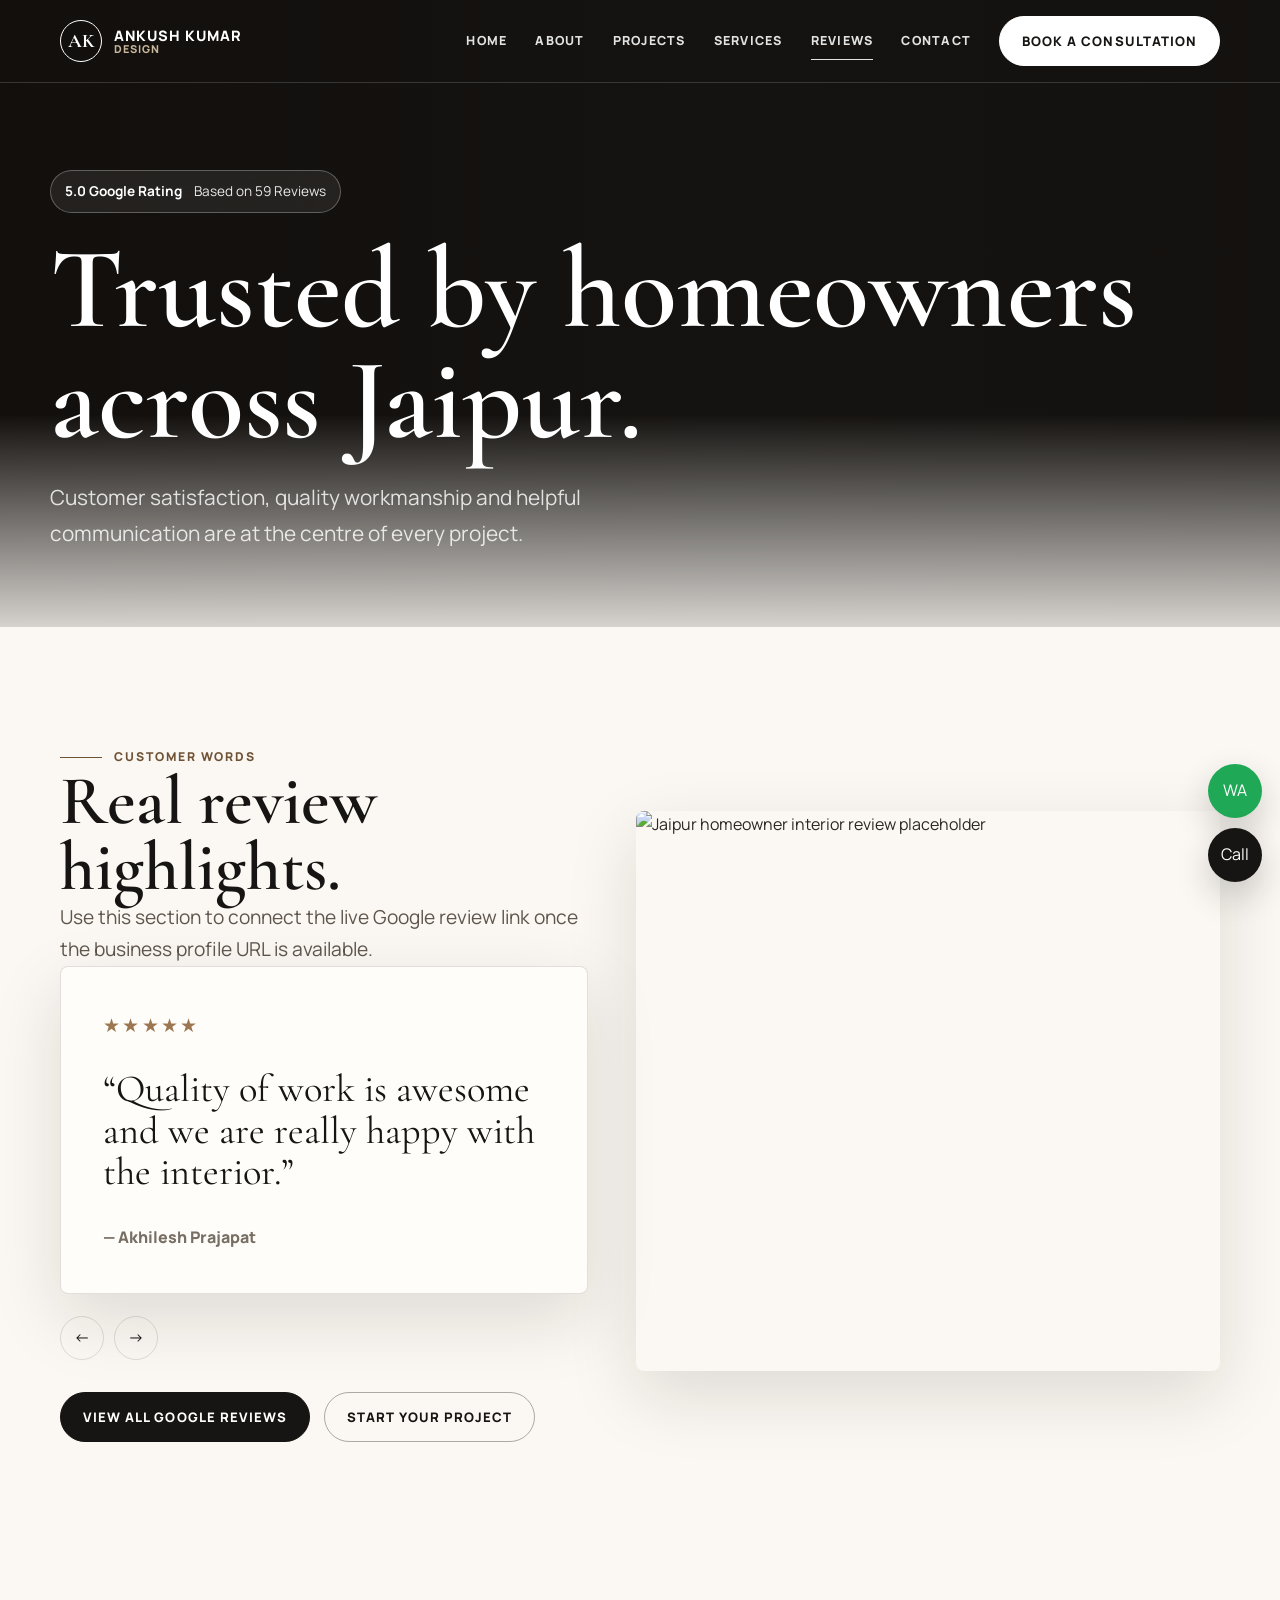
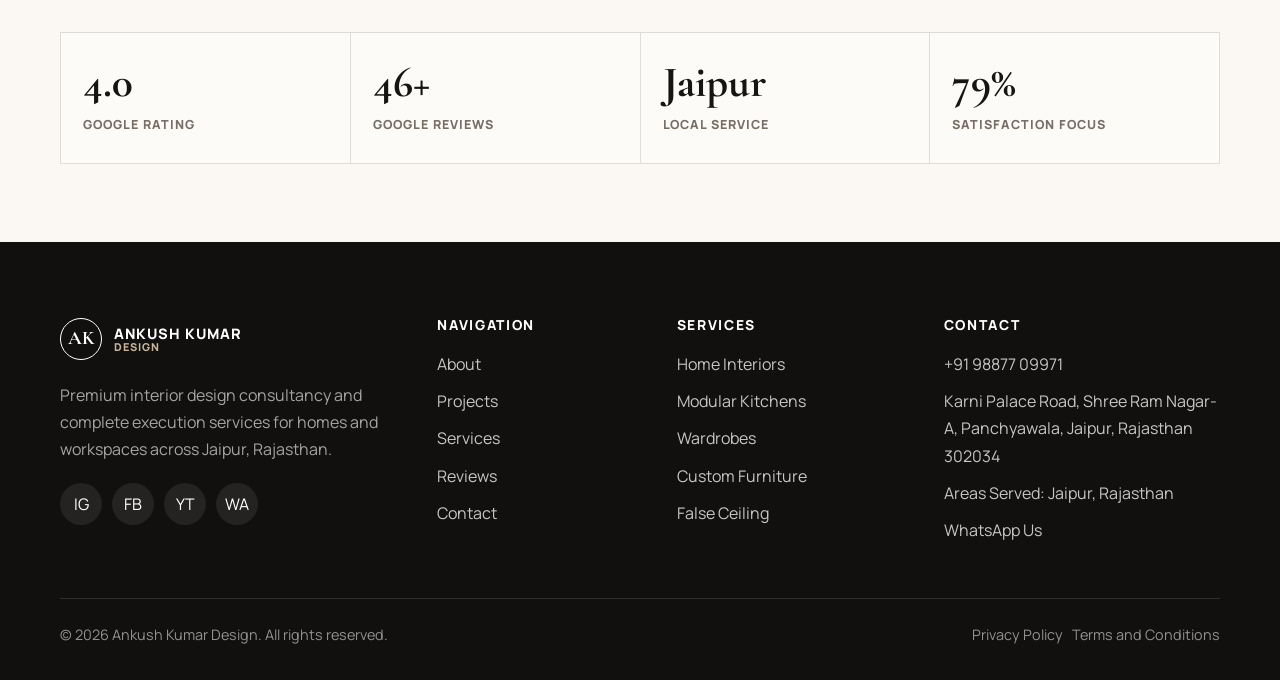
==== reviews.html @ ceb2ec24 "Build Ankush Kumar Design portfolio site" ====
<!doctype html>
<html lang="en">
<head>
  <meta charset="utf-8">
  <meta name="viewport" content="width=device-width, initial-scale=1">
  <title>Google Reviews | Ankush Kumar Design Jaipur</title>
  <meta name="description" content="Read customer reviews for Ankush Kumar Design, rated 5.0 on Google based on 59 reviews for interior design and execution services in Jaipur.">
  <meta property="og:title" content="Ankush Kumar Design Reviews">
  <meta property="og:description" content="5.0 Google Rating based on 59 reviews.">
  <meta property="og:type" content="website">
  <link rel="preconnect" href="https://fonts.googleapis.com">
  <link rel="preconnect" href="https://fonts.gstatic.com" crossorigin>
  <link href="https://fonts.googleapis.com/css2?family=Cormorant+Garamond:wght@500;600;700&family=Manrope:wght@400;500;700;800;900&display=swap" rel="stylesheet">
  <link rel="stylesheet" href="assets/css/styles.css">
</head>
<body>
  <header class="site-header">
    <div class="container nav-wrap">
      <a class="brand" href="index.html"><span class="brand-mark">AK</span><span class="brand-text"><span>Ankush Kumar</span><span>Design</span></span></a>
      <nav class="nav-links" aria-label="Primary navigation"><a href="index.html">Home</a><a href="about.html">About</a><a href="projects.html">Projects</a><a href="services.html">Services</a><a href="reviews.html">Reviews</a><a href="contact.html">Contact</a><a class="btn light" href="contact.html">Book a Consultation</a></nav>
      <button class="menu-toggle" type="button" aria-label="Open menu" aria-expanded="false"><span></span><span></span><span></span></button>
    </div>
  </header>

  <main>
    <section class="hero page-hero" style="--hero-image: url('https://images.unsplash.com/photo-1600585154340-be6161a56a0c?auto=format&fit=crop&w=1800&q=82');">
      <div class="hero-inner reveal">
        <div class="trust-pill"><strong>5.0 Google Rating</strong> Based on 59 Reviews</div>
        <h1>Trusted by homeowners across Jaipur.</h1>
        <p>Customer satisfaction, quality workmanship and helpful communication are at the centre of every project.</p>
      </div>
    </section>

    <section class="section">
      <div class="container reviews-shell">
        <div class="review-stage reveal">
          <span class="eyebrow">Customer Words</span>
          <h2>Real review highlights.</h2>
          <p class="lead">Use this section to connect the live Google review link once the business profile URL is available.</p>
          <div data-review-slider></div>
          <div class="slider-controls"><button type="button" data-review-prev aria-label="Previous review">&larr;</button><button type="button" data-review-next aria-label="Next review">&rarr;</button></div>
          <div class="inline-actions"><a class="btn" href="https://www.google.com/search?q=Ankush+Kumar+Design+Jaipur+reviews" target="_blank" rel="noopener" aria-label="View all Google reviews">View All Google Reviews</a><a class="btn ghost" href="contact.html">Start Your Project</a></div>
        </div>
        <div class="review-image reveal">
          <img src="https://images.unsplash.com/photo-1600607687920-4e2a09cf159d?auto=format&fit=crop&w=1200&q=82" alt="Jaipur homeowner interior review placeholder">
        </div>
      </div>
    </section>

    <section class="section tight">
      <div class="container">
        <div class="stats-grid reveal">
          <div class="stat"><b data-count="5" data-suffix=".0">0</b><span>Google Rating</span></div>
          <div class="stat"><b data-count="59" data-suffix="+">0</b><span>Google Reviews</span></div>
          <div class="stat"><b>Jaipur</b><span>Local Service</span></div>
          <div class="stat"><b data-count="100" data-suffix="%">0</b><span>Satisfaction Focus</span></div>
        </div>
      </div>
    </section>
  </main>

  <footer class="site-footer">
    <div class="container footer-grid">
      <div><a class="brand" href="index.html"><span class="brand-mark">AK</span><span class="brand-text"><span>Ankush Kumar</span><span>Design</span></span></a><p>Premium interior design consultancy and complete execution services for homes and workspaces across Jaipur, Rajasthan.</p><div class="socials"><a href="https://www.instagram.com/" target="_blank" rel="noopener">IG</a><a href="https://www.facebook.com/" target="_blank" rel="noopener">FB</a><a href="https://www.youtube.com/" target="_blank" rel="noopener">YT</a><a data-whatsapp-link target="_blank" rel="noopener">WA</a></div></div>
      <div class="footer-col"><h3>Navigation</h3><div class="footer-links"><a href="about.html">About</a><a href="projects.html">Projects</a><a href="services.html">Services</a><a href="reviews.html">Reviews</a><a href="contact.html">Contact</a></div></div>
      <div class="footer-col"><h3>Services</h3><div class="footer-links"><a href="services.html">Home Interiors</a><a href="services.html">Modular Kitchens</a><a href="services.html">Wardrobes</a><a href="services.html">Custom Furniture</a><a href="services.html">False Ceiling</a></div></div>
      <div class="footer-col"><h3>Contact</h3><div class="footer-links"><a href="tel:+919887709971">+91 98877 09971</a><span>Karni Palace Road, Shree Ram Nagar-A, Panchyawala, Jaipur, Rajasthan 302034</span><span>Areas Served: Jaipur, Rajasthan</span><a data-whatsapp-link target="_blank" rel="noopener">WhatsApp Us</a></div></div>
    </div>
    <div class="container footer-bottom"><span>&copy; 2026 Ankush Kumar Design. All rights reserved.</span><span><a href="privacy.html">Privacy Policy</a> &nbsp; <a href="terms.html">Terms and Conditions</a></span></div>
  </footer>
  <div class="floating-contact"><a data-whatsapp-link target="_blank" rel="noopener">WA</a><a href="tel:+919887709971">Call</a></div>
  <div class="mobile-contact-bar"><a data-whatsapp-link target="_blank" rel="noopener">WhatsApp</a><a href="tel:+919887709971">Call Now</a></div>
  <script src="assets/js/site.js" defer></script>
</body>
</html>
---- assets/css/styles.css ----
:root {
  --paper: #fbf8f3;
  --surface: #fffdf9;
  --sand: #eadfce;
  --stone: #c8b79b;
  --bronze: #9b7651;
  --bronze-dark: #6f5134;
  --charcoal: #171513;
  --ink: #2b2723;
  --muted: #776e64;
  --line: rgba(23, 21, 19, 0.13);
  --white: #ffffff;
  --shadow: 0 24px 70px rgba(23, 21, 19, 0.13);
  --radius: 8px;
  --heading: "Cormorant Garamond", Georgia, serif;
  --body: "Manrope", Arial, sans-serif;
}

*,
*::before,
*::after {
  box-sizing: border-box;
}

html {
  scroll-behavior: smooth;
}

body {
  margin: 0;
  font-family: var(--body);
  color: var(--ink);
  background: var(--paper);
  line-height: 1.7;
  text-rendering: optimizeLegibility;
}

body.menu-open {
  overflow: hidden;
}

img {
  display: block;
  max-width: 100%;
}

a {
  color: inherit;
  text-decoration: none;
}

button,
input,
select,
textarea {
  font: inherit;
}

button {
  cursor: pointer;
}

::selection {
  color: var(--white);
  background: var(--bronze);
}

.container {
  width: min(1160px, calc(100% - 40px));
  margin-inline: auto;
}

.section {
  padding: 112px 0;
}

.section.tight {
  padding: 78px 0;
}

.eyebrow {
  display: inline-flex;
  align-items: center;
  gap: 12px;
  color: var(--bronze-dark);
  font-size: 0.76rem;
  font-weight: 800;
  letter-spacing: 0.16em;
  text-transform: uppercase;
}

.eyebrow::before {
  content: "";
  width: 42px;
  height: 1px;
  background: currentColor;
}

h1,
h2,
h3,
h4 {
  margin: 0;
  color: var(--charcoal);
  font-family: var(--heading);
  font-weight: 600;
  letter-spacing: 0;
  line-height: 0.96;
}

h1 {
  font-size: clamp(3.4rem, 9vw, 7.8rem);
}

h2 {
  font-size: clamp(2.45rem, 5.4vw, 5rem);
}

h3 {
  font-size: clamp(1.55rem, 2.8vw, 2.5rem);
}

p {
  margin: 0;
  color: var(--muted);
}

.lead {
  max-width: 680px;
  font-size: clamp(1rem, 1.6vw, 1.2rem);
  color: #5e554c;
}

.section-head {
  display: grid;
  grid-template-columns: minmax(0, 0.95fr) minmax(280px, 0.65fr);
  gap: 40px;
  align-items: end;
  margin-bottom: 48px;
}

.section-head.center {
  display: block;
  max-width: 760px;
  margin-inline: auto;
  text-align: center;
}

.section-head.center .eyebrow {
  justify-content: center;
}

.section-head.center .eyebrow::after {
  content: "";
  width: 42px;
  height: 1px;
  background: currentColor;
}

.section-head h2 {
  margin-top: 14px;
}

.section-head p {
  margin-top: 20px;
}

.btn {
  display: inline-flex;
  align-items: center;
  justify-content: center;
  gap: 10px;
  min-height: 48px;
  padding: 13px 22px;
  border: 1px solid var(--charcoal);
  border-radius: 999px;
  background: var(--charcoal);
  color: var(--white);
  font-size: 0.82rem;
  font-weight: 800;
  letter-spacing: 0.08em;
  text-transform: uppercase;
  transition: transform 220ms ease, background 220ms ease, color 220ms ease, border-color 220ms ease;
}

.btn:hover,
.btn:focus-visible {
  transform: translateY(-2px);
  background: var(--bronze);
  border-color: var(--bronze);
}

.btn.ghost {
  background: transparent;
  color: var(--charcoal);
  border-color: rgba(23, 21, 19, 0.35);
}

.btn.ghost:hover,
.btn.ghost:focus-visible {
  background: var(--charcoal);
  color: var(--white);
  border-color: var(--charcoal);
}

.btn.light {
  background: var(--white);
  color: var(--charcoal);
  border-color: var(--white);
}

.btn.light:hover,
.btn.light:focus-visible {
  background: var(--bronze);
  color: var(--white);
  border-color: var(--bronze);
}

.site-header {
  position: fixed;
  inset: 0 0 auto;
  z-index: 1000;
  border-bottom: 1px solid rgba(255, 255, 255, 0.16);
  transition: background 240ms ease, box-shadow 240ms ease, border-color 240ms ease;
}

.site-header.is-scrolled,
.site-header.light-bg {
  background: rgba(251, 248, 243, 0.93);
  border-color: var(--line);
  box-shadow: 0 16px 42px rgba(23, 21, 19, 0.08);
  backdrop-filter: blur(18px);
}

.nav-wrap {
  display: flex;
  align-items: center;
  justify-content: space-between;
  min-height: 82px;
}

.brand {
  display: inline-flex;
  align-items: center;
  gap: 12px;
  color: var(--white);
  font-weight: 900;
  letter-spacing: 0.06em;
  text-transform: uppercase;
}

.site-header.is-scrolled .brand,
.site-header.light-bg .brand {
  color: var(--charcoal);
}

.brand-mark {
  display: grid;
  width: 42px;
  height: 42px;
  place-items: center;
  border: 1px solid currentColor;
  border-radius: 50%;
  font-family: var(--heading);
  font-size: 1.2rem;
  letter-spacing: 0;
}

.brand-text {
  display: grid;
  line-height: 1.05;
}

.brand-text span:first-child {
  font-size: 0.9rem;
}

.brand-text span:last-child {
  font-size: 0.68rem;
  color: var(--stone);
}

.nav-links {
  display: flex;
  align-items: center;
  gap: 28px;
}

.nav-links a:not(.btn) {
  position: relative;
  color: rgba(255, 255, 255, 0.88);
  font-size: 0.78rem;
  font-weight: 800;
  letter-spacing: 0.1em;
  text-transform: uppercase;
}

.site-header.is-scrolled .nav-links a:not(.btn),
.site-header.light-bg .nav-links a:not(.btn) {
  color: var(--charcoal);
}

.nav-links a:not(.btn)::after {
  position: absolute;
  right: 0;
  bottom: -8px;
  left: auto;
  width: 0;
  height: 1px;
  content: "";
  background: currentColor;
  transition: width 220ms ease, left 220ms ease;
}

.nav-links a:hover::after,
.nav-links a.active::after {
  right: auto;
  left: 0;
  width: 100%;
}

.menu-toggle {
  display: none;
  width: 48px;
  height: 48px;
  border: 1px solid rgba(255, 255, 255, 0.35);
  border-radius: 50%;
  background: transparent;
  color: var(--white);
}

.site-header.is-scrolled .menu-toggle,
.site-header.light-bg .menu-toggle {
  color: var(--charcoal);
  border-color: var(--line);
}

.menu-toggle span {
  display: block;
  width: 18px;
  height: 1px;
  margin: 5px auto;
  background: currentColor;
  transition: transform 220ms ease, opacity 220ms ease;
}

.menu-open .menu-toggle span:nth-child(1) {
  transform: translateY(6px) rotate(45deg);
}

.menu-open .menu-toggle span:nth-child(2) {
  opacity: 0;
}

.menu-open .menu-toggle span:nth-child(3) {
  transform: translateY(-6px) rotate(-45deg);
}

.hero {
  position: relative;
  min-height: 100svh;
  display: grid;
  align-items: end;
  overflow: hidden;
  color: var(--white);
  background: var(--charcoal);
}

.hero::before {
  position: absolute;
  inset: 0;
  content: "";
  background:
    linear-gradient(90deg, rgba(17, 14, 12, 0.84), rgba(17, 14, 12, 0.36) 56%, rgba(17, 14, 12, 0.55)),
    var(--hero-image) center / cover no-repeat;
  animation: heroZoom 15s ease-in-out infinite alternate;
}

.hero::after {
  position: absolute;
  inset: auto 0 0;
  height: 34%;
  content: "";
  background: linear-gradient(0deg, var(--paper), transparent);
  opacity: 0.84;
}

@keyframes heroZoom {
  from {
    transform: scale(1);
  }
  to {
    transform: scale(1.07);
  }
}

.hero-inner {
  position: relative;
  z-index: 1;
  width: min(1180px, calc(100% - 40px));
  margin: 0 auto;
  padding: 170px 0 84px;
}

.hero-content {
  max-width: 870px;
}

.hero h1 {
  color: var(--white);
  text-wrap: balance;
}

.hero p {
  max-width: 660px;
  margin-top: 24px;
  color: rgba(255, 255, 255, 0.82);
  font-size: clamp(1.02rem, 1.8vw, 1.3rem);
}

.hero-actions,
.inline-actions {
  display: flex;
  flex-wrap: wrap;
  gap: 14px;
  margin-top: 32px;
}

.trust-pill {
  display: inline-flex;
  align-items: center;
  gap: 12px;
  margin-bottom: 22px;
  padding: 9px 14px;
  border: 1px solid rgba(255, 255, 255, 0.28);
  border-radius: 999px;
  color: rgba(255, 255, 255, 0.9);
  background: rgba(255, 255, 255, 0.08);
  backdrop-filter: blur(14px);
  font-size: 0.85rem;
}

.trust-pill strong {
  color: var(--white);
}

.hero-meta {
  display: grid;
  grid-template-columns: repeat(4, 1fr);
  gap: 1px;
  width: min(860px, 100%);
  margin-top: 64px;
  background: rgba(255, 255, 255, 0.16);
}

.hero-meta div {
  padding: 20px;
  background: rgba(23, 21, 19, 0.35);
  backdrop-filter: blur(10px);
}

.hero-meta b {
  display: block;
  color: var(--white);
  font-family: var(--heading);
  font-size: 2.2rem;
  line-height: 1;
}

.hero-meta span {
  color: rgba(255, 255, 255, 0.72);
  font-size: 0.78rem;
  letter-spacing: 0.08em;
  text-transform: uppercase;
}

.page-hero {
  min-height: 62vh;
}

.page-hero .hero-inner {
  padding-bottom: 76px;
}

.split {
  display: grid;
  grid-template-columns: minmax(0, 0.9fr) minmax(0, 1.1fr);
  gap: clamp(36px, 7vw, 84px);
  align-items: center;
}

.split.reverse {
  grid-template-columns: minmax(0, 1.1fr) minmax(0, 0.9fr);
}

.split-media {
  position: relative;
  min-height: 520px;
  overflow: hidden;
  border-radius: var(--radius);
  box-shadow: var(--shadow);
}

.split-media.small {
  min-height: 430px;
}

.split-media img,
.project-card img,
.service-image img,
.cta-band img,
.detail-hero img,
.review-image img {
  width: 100%;
  height: 100%;
  object-fit: cover;
  transition: transform 800ms cubic-bezier(0.19, 1, 0.22, 1);
}

.split-media:hover img,
.project-card:hover img,
.service-image:hover img,
.cta-band:hover img,
.review-image:hover img {
  transform: scale(1.055);
}

.image-label {
  position: absolute;
  right: 18px;
  bottom: 18px;
  max-width: 230px;
  padding: 18px;
  color: var(--white);
  background: rgba(23, 21, 19, 0.78);
  backdrop-filter: blur(14px);
  border-radius: var(--radius);
}

.image-label b {
  display: block;
  font-family: var(--heading);
  font-size: 1.8rem;
  line-height: 1;
}

.content-stack > * + * {
  margin-top: 24px;
}

.stats-grid {
  display: grid;
  grid-template-columns: repeat(4, 1fr);
  border-top: 1px solid var(--line);
  border-left: 1px solid var(--line);
}

.stat {
  padding: 28px 22px;
  border-right: 1px solid var(--line);
  border-bottom: 1px solid var(--line);
  background: rgba(255, 255, 255, 0.42);
}

.stat b {
  display: block;
  color: var(--charcoal);
  font-family: var(--heading);
  font-size: 2.7rem;
  line-height: 1;
}

.stat span {
  display: block;
  margin-top: 9px;
  color: var(--muted);
  font-size: 0.78rem;
  font-weight: 800;
  letter-spacing: 0.08em;
  text-transform: uppercase;
}

.project-grid {
  display: grid;
  grid-template-columns: repeat(12, 1fr);
  gap: 22px;
}

.project-card {
  position: relative;
  min-height: 420px;
  grid-column: span 4;
  overflow: hidden;
  border-radius: var(--radius);
  background: var(--charcoal);
  box-shadow: 0 16px 48px rgba(23, 21, 19, 0.12);
}

.project-card.featured {
  grid-column: span 8;
}

.project-card.tall {
  min-height: 540px;
}

.project-card::after {
  position: absolute;
  inset: 0;
  content: "";
  background: linear-gradient(180deg, transparent 34%, rgba(17, 14, 12, 0.88));
}

.project-card img {
  position: absolute;
  inset: 0;
}

.project-info {
  position: absolute;
  inset: auto 0 0;
  z-index: 1;
  padding: 28px;
  color: var(--white);
}

.project-info h3 {
  color: var(--white);
}

.project-info p {
  margin-top: 8px;
  color: rgba(255, 255, 255, 0.76);
}

.project-kicker {
  display: flex;
  justify-content: space-between;
  gap: 18px;
  margin-bottom: 12px;
  color: rgba(255, 255, 255, 0.78);
  font-size: 0.74rem;
  font-weight: 800;
  letter-spacing: 0.1em;
  text-transform: uppercase;
}

.text-link {
  display: inline-flex;
  gap: 8px;
  margin-top: 18px;
  color: inherit;
  font-size: 0.78rem;
  font-weight: 900;
  letter-spacing: 0.09em;
  text-transform: uppercase;
}

.filter-bar {
  display: flex;
  flex-wrap: wrap;
  gap: 10px;
  margin-bottom: 34px;
}

.filter-btn {
  padding: 10px 16px;
  border: 1px solid var(--line);
  border-radius: 999px;
  color: var(--muted);
  background: transparent;
  font-size: 0.78rem;
  font-weight: 800;
  letter-spacing: 0.06em;
  text-transform: uppercase;
}

.filter-btn.active,
.filter-btn:hover {
  color: var(--white);
  background: var(--charcoal);
  border-color: var(--charcoal);
}

.service-grid {
  display: grid;
  grid-template-columns: repeat(3, 1fr);
  border-top: 1px solid var(--line);
  border-left: 1px solid var(--line);
}

.service-card,
.why-card,
.process-step,
.review-card,
.contact-panel {
  background: rgba(255, 255, 255, 0.48);
  border-right: 1px solid var(--line);
  border-bottom: 1px solid var(--line);
}

.service-card {
  min-height: 285px;
  padding: 34px 30px;
  transition: background 220ms ease, transform 220ms ease, box-shadow 220ms ease;
}

.service-card:hover {
  position: relative;
  z-index: 1;
  transform: translateY(-6px);
  background: var(--surface);
  box-shadow: var(--shadow);
}

.icon {
  display: grid;
  width: 48px;
  height: 48px;
  margin-bottom: 30px;
  place-items: center;
  border: 1px solid var(--stone);
  border-radius: 50%;
  color: var(--bronze-dark);
  font-family: var(--heading);
  font-size: 1.35rem;
}

.service-card h3 {
  font-size: 1.85rem;
}

.service-card p {
  margin-top: 16px;
}

.service-image {
  min-height: 530px;
  overflow: hidden;
  border-radius: var(--radius);
  box-shadow: var(--shadow);
}

.process-grid {
  display: grid;
  grid-template-columns: repeat(5, 1fr);
  border-top: 1px solid var(--line);
  border-left: 1px solid var(--line);
}

.process-step {
  padding: 34px 24px;
}

.process-step b {
  display: block;
  margin-bottom: 34px;
  color: var(--bronze);
  font-family: var(--heading);
  font-size: 3.3rem;
  line-height: 1;
}

.process-step h3 {
  font-size: 1.7rem;
}

.process-step p {
  margin-top: 14px;
}

.why-grid {
  display: grid;
  grid-template-columns: repeat(4, 1fr);
  border-top: 1px solid var(--line);
  border-left: 1px solid var(--line);
}

.why-card {
  min-height: 150px;
  padding: 26px;
}

.why-card span {
  color: var(--bronze);
  font-weight: 900;
}

.why-card h3 {
  margin-top: 18px;
  font-family: var(--body);
  font-size: 1rem;
  font-weight: 800;
  line-height: 1.45;
}

.reviews-shell {
  display: grid;
  grid-template-columns: minmax(0, 0.95fr) minmax(0, 1.05fr);
  gap: 48px;
  align-items: center;
}

.review-image {
  min-height: 560px;
  overflow: hidden;
  border-radius: var(--radius);
  box-shadow: var(--shadow);
}

.review-stage {
  position: relative;
}

.review-card {
  display: none;
  min-height: 310px;
  padding: 42px;
  border: 1px solid var(--line);
  border-radius: var(--radius);
  background: var(--surface);
  box-shadow: var(--shadow);
}

.review-card.active {
  display: block;
  animation: fadeUp 420ms ease both;
}

.stars {
  color: var(--bronze);
  font-size: 1.2rem;
  letter-spacing: 0.12em;
}

.quote {
  margin-top: 28px;
  color: var(--charcoal);
  font-family: var(--heading);
  font-size: clamp(1.8rem, 3vw, 3rem);
  line-height: 1.08;
}

.review-card cite {
  display: block;
  margin-top: 30px;
  color: var(--muted);
  font-style: normal;
  font-weight: 800;
}

.slider-controls {
  display: flex;
  gap: 10px;
  margin-top: 22px;
}

.slider-controls button {
  width: 44px;
  height: 44px;
  border: 1px solid var(--line);
  border-radius: 50%;
  background: transparent;
  color: var(--charcoal);
}

.cta-band {
  position: relative;
  min-height: 560px;
  display: grid;
  align-items: center;
  overflow: hidden;
  border-radius: var(--radius);
  background: var(--charcoal);
}

.cta-band img {
  position: absolute;
  inset: 0;
  opacity: 0.72;
}

.cta-band::after {
  position: absolute;
  inset: 0;
  content: "";
  background: linear-gradient(90deg, rgba(17, 14, 12, 0.88), rgba(17, 14, 12, 0.38));
}

.cta-content {
  position: relative;
  z-index: 1;
  max-width: 680px;
  padding: clamp(30px, 8vw, 86px);
}

.cta-content h2 {
  color: var(--white);
}

.cta-content p {
  margin-top: 22px;
  color: rgba(255, 255, 255, 0.8);
}

.contact-grid {
  display: grid;
  grid-template-columns: minmax(0, 1.1fr) minmax(340px, 0.72fr);
  gap: 34px;
}

.contact-panel {
  padding: 34px;
  border: 1px solid var(--line);
  border-radius: var(--radius);
  background: var(--surface);
}

.form-grid {
  display: grid;
  grid-template-columns: repeat(2, 1fr);
  gap: 16px;
}

.field.full {
  grid-column: 1 / -1;
}

label {
  display: block;
  margin-bottom: 7px;
  color: var(--charcoal);
  font-size: 0.78rem;
  font-weight: 800;
  letter-spacing: 0.06em;
  text-transform: uppercase;
}

input,
select,
textarea {
  width: 100%;
  border: 1px solid var(--line);
  border-radius: var(--radius);
  background: #fffbf4;
  color: var(--charcoal);
  padding: 14px 14px;
  outline: none;
  transition: border-color 180ms ease, box-shadow 180ms ease;
}

textarea {
  min-height: 135px;
  resize: vertical;
}

input:focus,
select:focus,
textarea:focus {
  border-color: var(--bronze);
  box-shadow: 0 0 0 4px rgba(155, 118, 81, 0.14);
}

.form-note {
  margin-top: 16px;
  font-size: 0.9rem;
}

.contact-list {
  display: grid;
  gap: 18px;
}

.contact-list h3 {
  font-size: 1.65rem;
}

.contact-list a {
  color: var(--charcoal);
  font-weight: 800;
}

.map-wrap {
  height: 390px;
  overflow: hidden;
  border-radius: var(--radius);
  border: 1px solid var(--line);
}

.map-wrap iframe {
  width: 100%;
  height: 100%;
  border: 0;
  filter: grayscale(20%) sepia(12%);
}

.detail-hero {
  display: grid;
  grid-template-columns: 1.15fr 0.85fr;
  min-height: 680px;
  background: var(--charcoal);
}

.detail-hero figure {
  margin: 0;
  overflow: hidden;
}

.detail-hero-content {
  display: grid;
  align-content: end;
  padding: clamp(32px, 6vw, 70px);
}

.detail-hero h1,
.detail-hero p {
  color: var(--white);
}

.detail-hero p {
  margin-top: 20px;
  color: rgba(255, 255, 255, 0.76);
}

.detail-specs {
  display: grid;
  grid-template-columns: repeat(3, 1fr);
  gap: 1px;
  margin-top: 40px;
  background: rgba(255, 255, 255, 0.18);
}

.detail-specs div {
  padding: 18px;
  background: rgba(255, 255, 255, 0.08);
}

.detail-specs span {
  display: block;
  color: rgba(255, 255, 255, 0.6);
  font-size: 0.72rem;
  letter-spacing: 0.09em;
  text-transform: uppercase;
}

.detail-specs b {
  color: var(--white);
}

.gallery-grid {
  display: grid;
  grid-template-columns: 1fr 1fr;
  gap: 22px;
}

.gallery-grid img {
  width: 100%;
  height: 440px;
  object-fit: cover;
  border-radius: var(--radius);
}

.site-footer {
  background: #12100e;
  color: rgba(255, 255, 255, 0.76);
  padding: 76px 0 32px;
}

.footer-grid {
  display: grid;
  grid-template-columns: 1.2fr 0.7fr 0.8fr 1fr;
  gap: 46px;
}

.site-footer .brand {
  color: var(--white);
}

.site-footer p {
  margin-top: 22px;
  color: rgba(255, 255, 255, 0.62);
}

.footer-col h3 {
  color: var(--white);
  font-family: var(--body);
  font-size: 0.86rem;
  font-weight: 900;
  letter-spacing: 0.12em;
  text-transform: uppercase;
}

.footer-links {
  display: grid;
  gap: 10px;
  margin-top: 20px;
}

.footer-links a:hover {
  color: var(--white);
}

.socials {
  display: flex;
  gap: 10px;
  margin-top: 20px;
}

.socials a,
.floating-contact a {
  display: grid;
  place-items: center;
  width: 42px;
  height: 42px;
  border-radius: 50%;
  background: rgba(255, 255, 255, 0.08);
  color: var(--white);
}

.footer-bottom {
  display: flex;
  justify-content: space-between;
  gap: 22px;
  margin-top: 54px;
  padding-top: 24px;
  border-top: 1px solid rgba(255, 255, 255, 0.12);
  color: rgba(255, 255, 255, 0.54);
  font-size: 0.9rem;
}

.floating-contact {
  position: fixed;
  right: 18px;
  bottom: 18px;
  z-index: 900;
  display: flex;
  flex-direction: column;
  gap: 10px;
}

.floating-contact a {
  width: 54px;
  height: 54px;
  background: var(--charcoal);
  box-shadow: 0 14px 34px rgba(23, 21, 19, 0.2);
  transition: transform 220ms ease, background 220ms ease;
}

.floating-contact a:first-child {
  background: #1fa855;
}

.floating-contact a:hover {
  transform: translateY(-3px);
  background: var(--bronze);
}

.mobile-contact-bar {
  display: none;
}

.reveal {
  opacity: 0;
  transform: translateY(28px);
  transition: opacity 700ms ease, transform 700ms ease;
}

.reveal.is-visible {
  opacity: 1;
  transform: none;
}

@keyframes fadeUp {
  from {
    opacity: 0;
    transform: translateY(16px);
  }
  to {
    opacity: 1;
    transform: translateY(0);
  }
}

@media (max-width: 1024px) {
  .section {
    padding: 88px 0;
  }

  .section-head,
  .split,
  .split.reverse,
  .reviews-shell,
  .contact-grid,
  .detail-hero {
    grid-template-columns: 1fr;
  }

  .hero-meta,
  .stats-grid,
  .why-grid {
    grid-template-columns: repeat(2, 1fr);
  }

  .project-card,
  .project-card.featured {
    grid-column: span 6;
  }

  .service-grid,
  .process-grid {
    grid-template-columns: repeat(2, 1fr);
  }

  .footer-grid {
    grid-template-columns: repeat(2, 1fr);
  }
}

@media (max-width: 820px) {
  .menu-toggle {
    display: block;
    position: relative;
    z-index: 1002;
  }

  .nav-links {
    position: fixed;
    inset: 0;
    z-index: 1001;
    flex-direction: column;
    justify-content: center;
    gap: 22px;
    padding: 32px;
    background: rgba(18, 16, 14, 0.98);
    opacity: 0;
    pointer-events: none;
    transform: translateY(-12px);
    transition: opacity 220ms ease, transform 220ms ease;
  }

  .menu-open .nav-links {
    opacity: 1;
    pointer-events: auto;
    transform: none;
  }

  .nav-links a:not(.btn),
  .site-header.is-scrolled .nav-links a:not(.btn),
  .site-header.light-bg .nav-links a:not(.btn) {
    color: var(--white);
    font-size: 1rem;
  }

  .nav-links .btn {
    border-color: var(--white);
    background: var(--white);
    color: var(--charcoal);
  }

  .split-media,
  .review-image,
  .service-image {
    min-height: 430px;
  }

  .project-card,
  .project-card.featured {
    grid-column: 1 / -1;
    min-height: 430px;
  }
}

@media (max-width: 640px) {
  .container,
  .hero-inner {
    width: min(100% - 28px, 1160px);
  }

  .section {
    padding: 72px 0;
  }

  .nav-wrap {
    min-height: 72px;
  }

  .brand-text span:first-child {
    font-size: 0.8rem;
  }

  .brand-text span:last-child {
    font-size: 0.58rem;
  }

  .hero-inner {
    padding-bottom: 54px;
  }

  .hero-meta,
  .stats-grid,
  .service-grid,
  .process-grid,
  .why-grid,
  .form-grid,
  .detail-specs,
  .gallery-grid,
  .footer-grid {
    grid-template-columns: 1fr;
  }

  .project-grid {
    display: block;
  }

  .project-card {
    margin-bottom: 18px;
  }

  .hero-actions,
  .inline-actions,
  .footer-bottom {
    flex-direction: column;
    align-items: stretch;
  }

  .split-media,
  .review-image,
  .service-image {
    min-height: 340px;
  }

  .contact-panel,
  .review-card {
    padding: 24px;
  }

  .floating-contact {
    display: none;
  }

  .mobile-contact-bar {
    position: fixed;
    right: 12px;
    bottom: 12px;
    left: 12px;
    z-index: 900;
    display: grid;
    grid-template-columns: 1fr 1fr;
    gap: 10px;
  }

  .mobile-contact-bar a {
    display: grid;
    min-height: 48px;
    place-items: center;
    border-radius: 999px;
    color: var(--white);
    background: var(--charcoal);
    font-size: 0.8rem;
    font-weight: 900;
    letter-spacing: 0.08em;
    text-transform: uppercase;
    box-shadow: 0 14px 34px rgba(23, 21, 19, 0.24);
  }

  .mobile-contact-bar a:first-child {
    background: #1fa855;
  }
}

@media (prefers-reduced-motion: reduce) {
  *,
  *::before,
  *::after {
    scroll-behavior: auto !important;
    animation-duration: 0.01ms !important;
    animation-iteration-count: 1 !important;
    transition-duration: 0.01ms !important;
  }
}
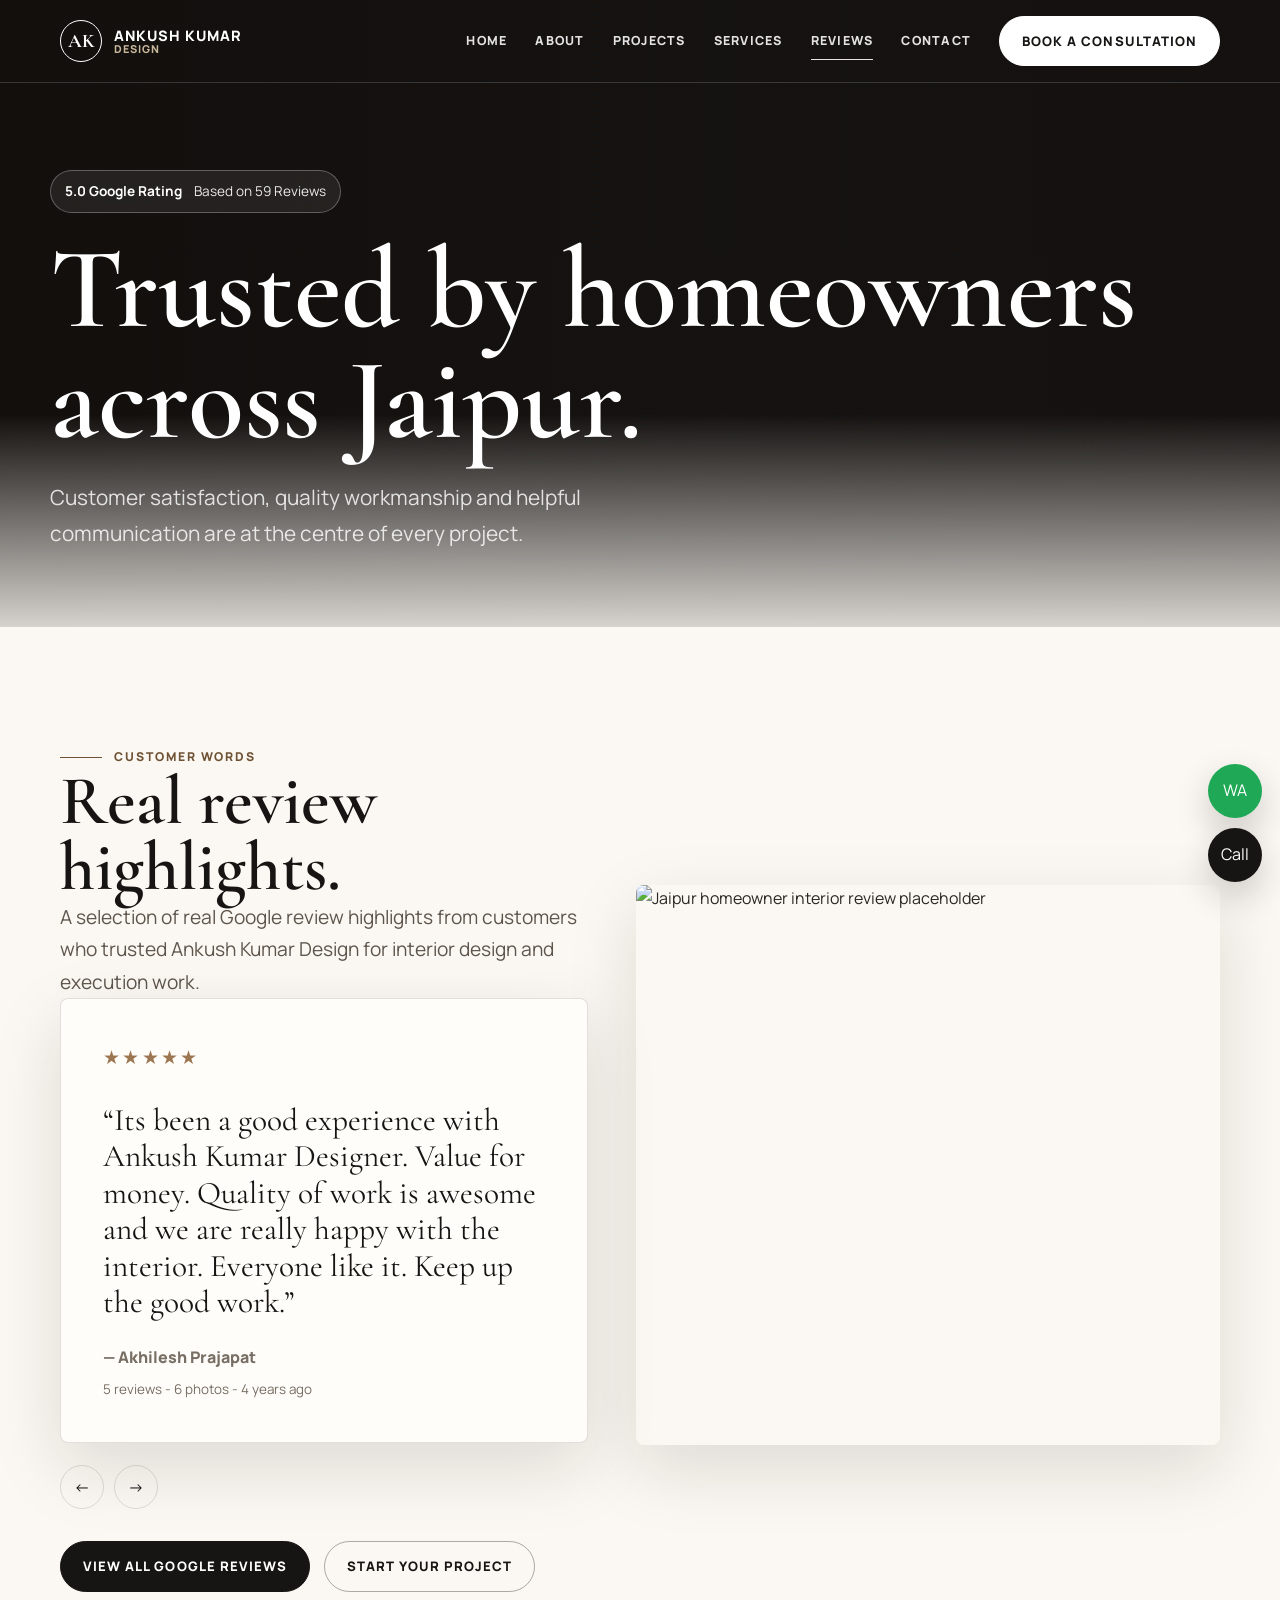
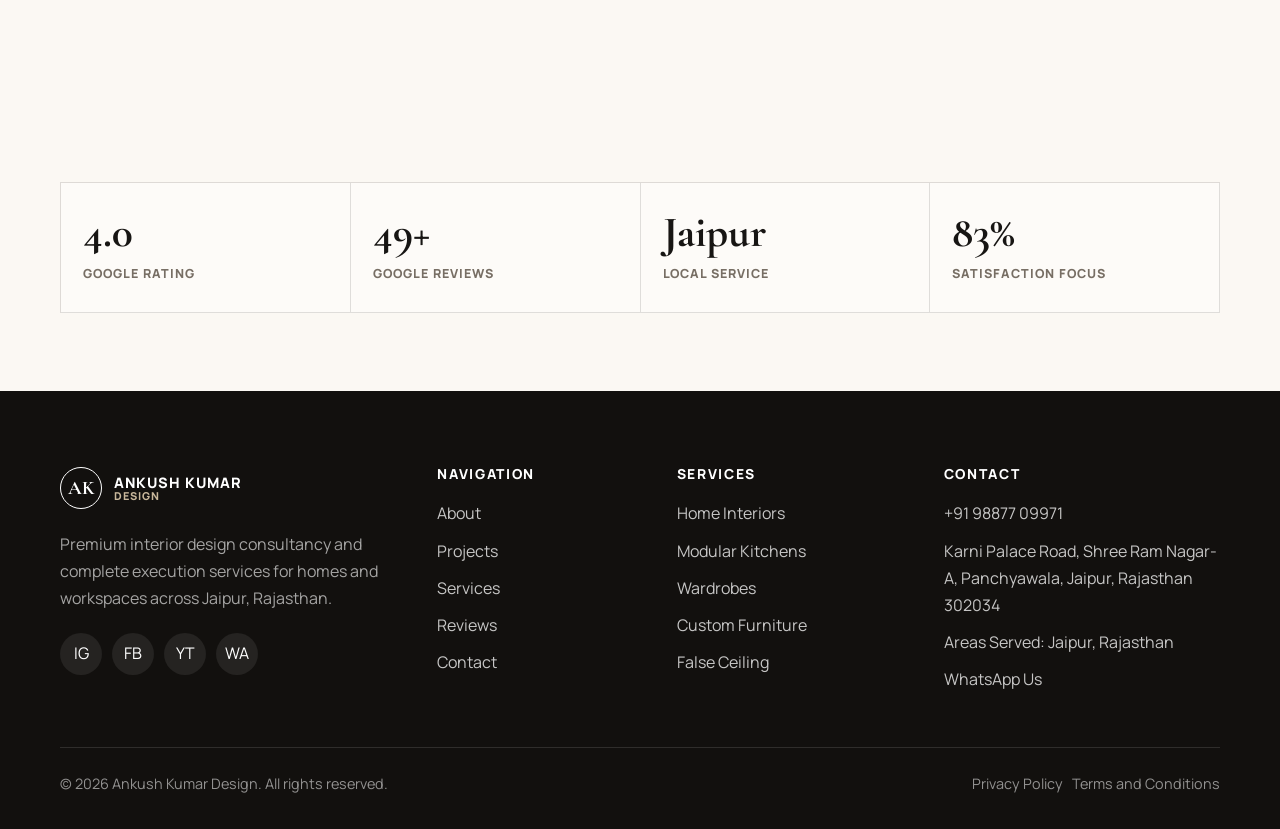
==== commit b5fedabc: "Add real Google review highlights" ====
--- a/reviews.html
+++ b/reviews.html
@@ -36,10 +36,10 @@
         <div class="review-stage reveal">
           <span class="eyebrow">Customer Words</span>
           <h2>Real review highlights.</h2>
-          <p class="lead">Use this section to connect the live Google review link once the business profile URL is available.</p>
+          <p class="lead">A selection of real Google review highlights from customers who trusted Ankush Kumar Design for interior design and execution work.</p>
           <div data-review-slider></div>
           <div class="slider-controls"><button type="button" data-review-prev aria-label="Previous review">&larr;</button><button type="button" data-review-next aria-label="Next review">&rarr;</button></div>
-          <div class="inline-actions"><a class="btn" href="https://www.google.com/search?q=Ankush+Kumar+Design+Jaipur+reviews" target="_blank" rel="noopener" aria-label="View all Google reviews">View All Google Reviews</a><a class="btn ghost" href="contact.html">Start Your Project</a></div>
+          <div class="inline-actions"><a class="btn" data-google-reviews-link target="_blank" rel="noopener" aria-label="View all Google reviews">View All Google Reviews</a><a class="btn ghost" href="contact.html">Start Your Project</a></div>
         </div>
         <div class="review-image reveal">
           <img src="https://images.unsplash.com/photo-1600607687920-4e2a09cf159d?auto=format&fit=crop&w=1200&q=82" alt="Jaipur homeowner interior review placeholder">
--- a/assets/css/styles.css
+++ b/assets/css/styles.css
@@ -814,7 +814,7 @@
 
 .review-card {
   display: none;
-  min-height: 310px;
+  min-height: 360px;
   padding: 42px;
   border: 1px solid var(--line);
   border-radius: var(--radius);
@@ -837,16 +837,21 @@
   margin-top: 28px;
   color: var(--charcoal);
   font-family: var(--heading);
-  font-size: clamp(1.8rem, 3vw, 3rem);
-  line-height: 1.08;
+  font-size: clamp(1.45rem, 2.45vw, 2.45rem);
+  line-height: 1.16;
 }
 
 .review-card cite {
   display: block;
-  margin-top: 30px;
+  margin-top: 24px;
   color: var(--muted);
   font-style: normal;
   font-weight: 800;
+}
+
+.review-card cite + p {
+  margin-top: 6px;
+  font-size: 0.84rem;
 }
 
 .slider-controls {
